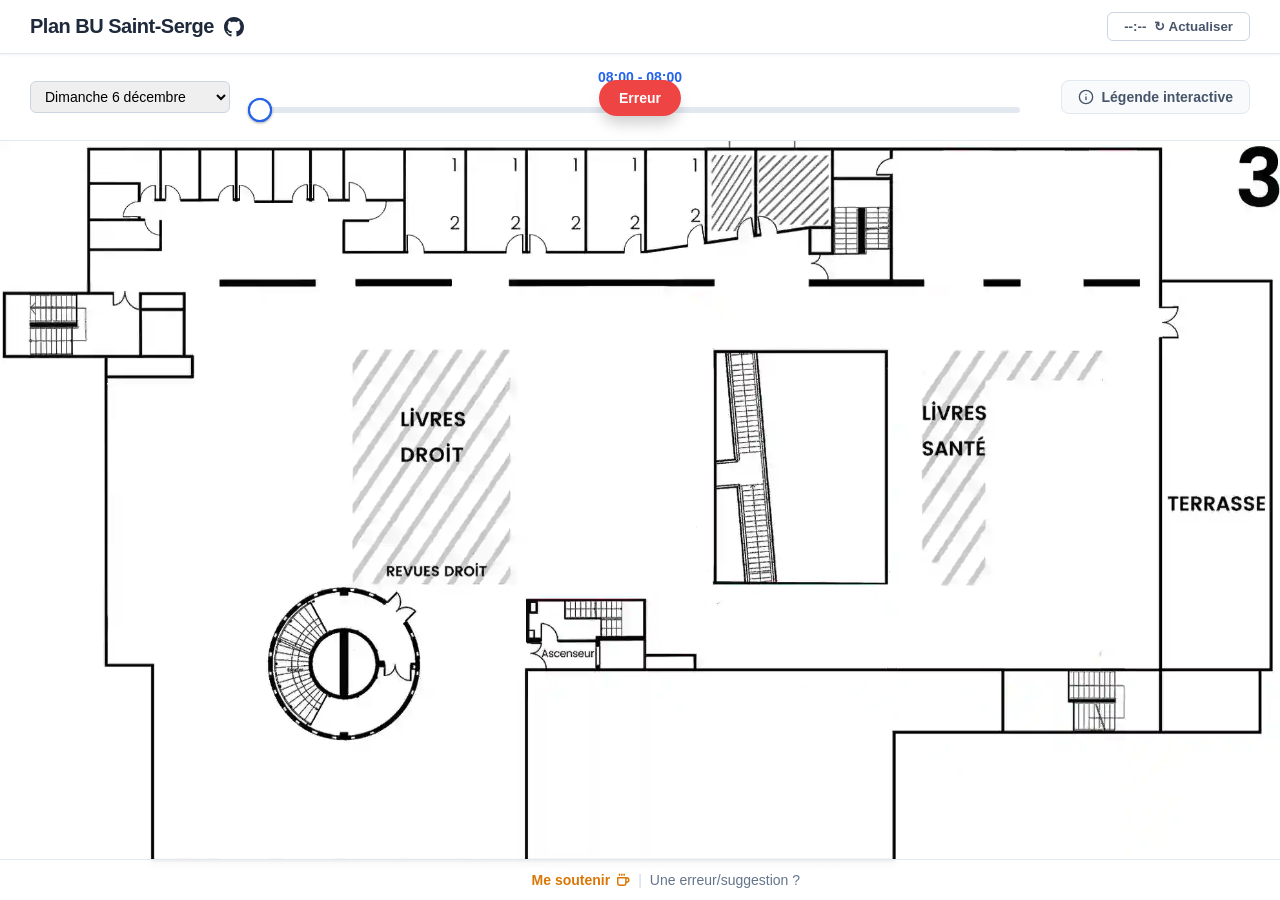
==== frontend/index.html @ 15045c8e "Add PWA installation prompt and tutorial for mobile users" ====
<!DOCTYPE html>
<html lang="fr">
<head>
    <meta charset="UTF-8">
    <meta name="viewport" content="width=device-width, initial-scale=1.0, maximum-scale=1.0, user-scalable=no, viewport-fit=cover">
    <meta name="apple-mobile-web-app-capable" content="yes">
    <link rel="icon" type="image/png" href="assets/icon.png">
    <link rel="apple-touch-icon" sizes="256x256" href="assets/icon.png">
    <title>Plan BU Saint-Serge</title>
    <link rel="stylesheet" href="style.css">
</head>
<body>
    <div class="header">
        <div class="title-container">
            <div class="title">Plan BU Saint-Serge</div>
            <a href="https://github.com/Seuguhfr/plan-bu" target="_blank" class="github-link">
                <svg class="github-icon" viewBox="0 0 16 16">
                    <path d="M8 0C3.58 0 0 3.58 0 8c0 3.54 2.29 6.53 5.47 7.59.4.07.55-.17.55-.38 0-.19-.01-.82-.01-1.49-2.01.37-2.53-.49-2.69-.94-.09-.23-.48-.94-.82-1.13-.28-.15-.68-.52-.01-.53.63-.01 1.08.58 1.23.82.72 1.21 1.87.87 2.33.66.07-.52.28-.87.51-1.07-1.78-.2-3.64-.89-3.64-3.95 0-.87.31-1.59.82-2.15-.08-.2-.36-1.02.08-2.12 0 0 .67-.21 2.2.82.64-.18 1.32-.27 2-.27.68 0 1.36.09 2 .27 1.53-1.04 2.2-.82 2.2-.82.44 1.1.16 1.92.08 2.12.51.56.82 1.27.82 2.15 0 3.07-1.87 3.75-3.65 3.95.29.25.54.73.54 1.48 0 1.07-.01 1.93-.01 2.2 0 .21.15.46.55.38A8.013 8.013 0 0016 8c0-4.42-3.58-8-8-8z"></path>
                </svg>
            </a>
        </div>
        <button class="reload-btn" id="btnReload"><span id="lastUpdate">--:--</span> <span>↻ Actualiser</span></button>
    </div>
    
    <div class="controls">
        <div><select id="datePicker" class="date-sel"></select></div>
        <div class="slider-container">
            <div class="time-label"><span id="lblStart">--</span> - <span id="lblEnd">--</span></div>
            <div class="slider-wrap" id="slider">
                <div class="track"></div><div class="fill" id="fill"></div>
                <div id="nowMarker" class="now-marker"><div class="now-label">Maintenant</div></div>
                <div class="thumb" id="thS"></div><div class="thumb" id="thE"></div>
            </div>
        </div>
        <div class="legend-btn-wrap">
            <button class="legend-btn" id="btnOpenLegend">
                <svg style="width:16px;height:16px;" viewBox="0 0 24 24" fill="none" stroke="currentColor" stroke-width="2" stroke-linecap="round" stroke-linejoin="round"><circle cx="12" cy="12" r="10"></circle><line x1="12" y1="16" x2="12" y2="12"></line><line x1="12" y1="8" x2="12.01" y2="8"></line></svg>
                Légende interactive
            </button>
        </div>
    </div>

    <div class="viewport" id="viewport">
        <canvas id="mapCanvas"></canvas>
        <div id="canvasTooltip"></div>
    </div>

    <div class="footer-bar">
        <a href="https://www.buymeacoffee.com/hdbdt" target="_blank" class="footer-link footer-link-left bmc-footer-link" title="Aider à financer le développement">
            Me soutenir
            <svg style="width: 14px; height: 14px; margin-left: 6px;" viewBox="0 0 24 24" fill="none" stroke="currentColor" stroke-width="2.5" stroke-linecap="round" stroke-linejoin="round"><path d="M17 8h1a4 4 0 1 1 0 8h-1"/><path d="M3 8h14v9a4 4 0 0 1-4 4H7a4 4 0 0 1-4-4Z"/><line x1="6" y1="2" x2="6" y2="4"/><line x1="10" y1="2" x2="10" y2="4"/><line x1="14" y1="2" x2="14" y2="4"/></svg>
        </a>
        <span class="footer-separator">|</span>
        <a href="https://tally.so/r/vGAPO8" target="_blank" class="footer-link footer-link-right">Une erreur/suggestion ?</a>
    </div>

    <div id="actionBar" class="action-bar">
        <div class="action-header">
            <h3 class="action-title" id="barTitle">Place --</h3>
            <button class="action-close" id="btnCloseAction">
                <svg style="width:16px;height:16px;" viewBox="0 0 24 24" fill="none" stroke="currentColor" stroke-width="3" stroke-linecap="round" stroke-linejoin="round"><line x1="18" y1="6" x2="6" y2="18"></line><line x1="6" y1="6" x2="18" y2="18"></line></svg>
            </button>
        </div>
        <div class="action-details">
            <div class="action-availability" id="barAvailability">Sélectionnez une place</div>
            <div class="action-amenities" id="barAmenities"></div>
        </div>
        <button class="action-btn" id="btnBook">Réserver</button>
    </div>
    
    <div id="toast" class="toast">⚠️ Données indisponibles</div>

    <div id="legendModal" class="modal-overlay">
        <div class="modal-content" id="legendModalContent">
            <div class="modal-header">
                <h3>Comprendre le plan</h3>
                <button class="modal-close" id="btnCloseLegend">
                    <svg style="width:18px;height:18px;" viewBox="0 0 24 24" fill="none" stroke="currentColor" stroke-width="2" stroke-linecap="round" stroke-linejoin="round"><line x1="18" y1="6" x2="6" y2="18"></line><line x1="6" y1="6" x2="18" y2="18"></line></svg>
                </button>
            </div>
            <div class="modal-body">
                <div class="legend-list">
                    <div class="leg-interactive" data-type="unknown"><div class="swatch sw-unknown"></div> Données inconnues</div>
                    <div class="leg-interactive" data-type="busy"><div class="swatch sw-busy"></div> Place occupée</div>
                    <div class="leg-interactive" data-type="free"><div class="swatch sw-free"></div> Place libre</div>
                    <div class="leg-interactive" data-type="plug"><div class="swatch sw-plug"></div> Prises individuelles</div>
                    <div class="leg-interactive" data-type="light"><div class="swatch sw-light"></div> Lampe de bureau</div>
                    <div class="leg-interactive" id="lnkOpenPwa" style="margin-top: 12px; border-top: 1px dashed #cbd5e1; padding-top: 12px; font-size: 13px; color: #64748b;">
                        <span class="swatch" style="background: transparent; display: flex; align-items: center; justify-content: center; font-size: 14px;">📲</span>
                        Installer sur mon écran d'accueil
                    </div>
                </div>
                <div class="legend-showcase">
                    <canvas id="demoCanvas" width="160" height="160"></canvas>
                </div>
            </div>
        </div>
    </div>

    <div id="donationModal" class="modal-overlay">
        <div class="modal-content" style="padding: 24px; text-align: center; max-width: 330px; border-radius: 16px; position: relative;">
        
        <button id="btnCloseDonation" style="position: absolute; top: 12px; right: 12px; background: transparent; border: none; font-size: 22px; cursor: pointer; padding: 4px; line-height: 1;" title="Quitter en mode rat">
            🐀
        </button>

        <div style="font-size: 36px; margin-top: 10px; margin-bottom: 8px;">💸</div>
        
        <h3 style="margin: 0 0 16px 0; color: #1e293b; font-size: 17px; font-weight: 700;">
            Aide-moi à garder le site en ligne !
        </h3>
        
        <p style="color: #475569; font-size: 14px; line-height: 1.5; margin-bottom: 24px; text-align: left;">
            Mine de rien le site coûte un peu d'argent, mais si tu l'aime bien te peux l'aider à rester en vie !
            <br><br>
            Merci bcp, et bon courage pour tes révisions !
        </p>
        
        <button id="btnDonateNow" class="action-btn btn-primary" style="background: #d97706; padding: 12px; font-size: 14px; width: 100%;">
            Donner un coup de pouce 
        </button>
    </div>
    </div>

    <div id="pwaModal" class="modal-overlay">
        <div class="modal-content" style="padding: 24px; text-align: center; max-width: 330px; border-radius: 16px; position: relative;">
            
            <button id="btnClosePwa" style="position: absolute; top: 12px; right: 12px; background: transparent; border: none; font-size: 20px; cursor: pointer; padding: 4px; line-height: 1; color: #64748b;">
                ✖
            </button>

            <div style="font-size: 36px; margin-top: 10px; margin-bottom: 8px;">📲</div>
            
            <h3 style="margin: 0 0 16px 0; color: #1e293b; font-size: 18px; font-weight: 700;">
                Installe l'app en 2 secondes !
            </h3>
            
            <p id="pwaTutorialText" style="color: #475569; font-size: 14px; line-height: 1.5; margin-bottom: 24px; text-align: left;"></p>
            
            <button id="btnNeverShowPwa" class="action-btn btn-secondary" style="font-size: 13px; padding: 8px; border: none; background: transparent; color: #94a3b8; text-decoration: underline; width: 100%;">
                Ne plus me montrer
            </button>
        </div>
    </div>

    <script src="script.js"></script>
</body>
</html>
---- frontend/style.css ----
:root {
    --primary: #2563eb;
    --bg: #f8fafc;
    --seat-unknown: #cbd5e1;
    --seat-busy: #64748b;
    --seat-free: rgba(16, 185, 129, 0.8);
    --seat-border: rgba(255, 255, 255, 0.4);
    --plug-color: #3b82f6;
    --light-glow: rgba(253, 224, 71, 0.4);
    --tooltip-bg: rgba(15, 23, 42, 0.9);
}

body {
    font-family: -apple-system, BlinkMacSystemFont, "Segoe UI", Roboto, Helvetica, Arial, sans-serif;
    background: var(--bg);
    margin: 0; padding: 0;
    height: 100vh; height: 100dvh;
    overflow: hidden;
    display: flex; flex-direction: column;
    overscroll-behavior: none;
    user-select: none;
    -webkit-user-select: none;
    -webkit-touch-callout: none;
}

.header { flex-shrink: 0; z-index: 50; background: #fff; padding: 12px 30px; border-bottom: 1px solid #e2e8f0; display: flex; justify-content: space-between; align-items: center; box-shadow: 0 1px 3px rgba(0,0,0,.05); padding-top: max(12px, env(safe-area-inset-top)); }
.title { font-weight: 700; color: #1e293b; font-size: 20px; letter-spacing: -.5px; }
.title-container { display: flex; align-items: center; gap: 10px; }
.github-link { color: #1e293b; display: flex; align-items: center; transition: color 0.2s; }
.github-link:hover { color: #2563eb; }
.github-icon { width: 20px; height: 20px; fill: currentColor; }
.reload-btn { background: #fff; border: 1px solid #cbd5e1; padding: 6px 16px; border-radius: 6px; font-weight: 600; cursor: pointer; display: flex; align-items: center; gap: 8px; color: #475569; transition: all .2s; }
.reload-btn:hover { background: #f1f5f9; border-color: #94a3b8; }
.reload-btn:active { transform: translateY(1px); }
.controls { flex-shrink: 0; background: #fff; padding: 15px 30px; border-bottom: 1px solid #e2e8f0; display: grid; grid-template-columns: 200px 1fr 200px; gap: 30px; align-items: center; z-index: 40; }
.date-sel { padding: 6px 10px; border-radius: 6px; border: 1px solid #cbd5e1; font-size: 14px; width: 100%; outline: 0; cursor: pointer; }
.slider-container { display: flex; flex-direction: column; gap: 5px; }
.time-label { text-align: center; font-weight: 600; color: var(--primary); font-size: 14px; margin-bottom: 5px; }
.slider-wrap { position: relative; height: 30px; cursor: pointer; touch-action: none; }
.track { position: absolute; top: 50%; width: 100%; height: 6px; background: #e2e8f0; border-radius: 3px; transform: translateY(-50%); }
.fill { position: absolute; top: 50%; height: 6px; background: var(--primary); transform: translateY(-50%); border-radius: 3px; }
.thumb { position: absolute; top: 50%; width: 20px; height: 20px; background: #fff; border: 2px solid var(--primary); border-radius: 50%; transform: translate(-50%, -50%); box-shadow: 0 1px 3px rgba(0,0,0,.2); z-index: 10; pointer-events: none; }
.now-marker { position: absolute; top: -5px; bottom: -5px; width: 2px; background: red; z-index: 5; pointer-events: none; display: none; transition: left 0.3s ease; }
.now-label { position: absolute; top: -12px; left: -50%; transform: translateX(-25%); font-size: 10px; color: red; font-weight: 700; }
.legend-btn-wrap { display: flex; justify-content: flex-end; }
.legend-btn { background: #f8fafc; border: 1px solid #e2e8f0; padding: 8px 16px; border-radius: 8px; font-weight: 600; color: #475569; cursor: pointer; display: flex; align-items: center; gap: 8px; font-size: 14px; transition: all 0.2s; }
.legend-btn:hover { background: #f1f5f9; border-color: #cbd5e1; color: #1e293b; }

.viewport { flex: 1; position: relative; background: #e2e8f0; overflow: hidden; touch-action: none; cursor: grab; }
.viewport:active { cursor: grabbing; }
canvas { display: block; width: 100%; height: 100%; touch-action: none; }

#canvasTooltip { position: fixed; background: var(--tooltip-bg); color: #fff; padding: 6px 10px; border-radius: 4px; font-size: 14px; font-weight: 600; white-space: nowrap; pointer-events: none; z-index: 1000; box-shadow: 0 2px 4px rgba(0, 0, 0, .3); transform: translate(-50%, -100%); margin-top: -10px; opacity: 0; transition: opacity 0.15s ease; }
#canvasTooltip.visible { opacity: 1; }

.action-bar { position: fixed; bottom: calc(16px + env(safe-area-inset-bottom)); left: 16px; right: 16px; margin: 0 auto; max-width: 360px; background: rgba(255, 255, 255, 0.95); backdrop-filter: blur(10px); padding: 20px; border-radius: 16px; box-shadow: 0 10px 25px -5px rgba(0,0,0,.15), 0 8px 10px -6px rgba(0,0,0,.1); transform: translateY(calc(100% + 32px)); opacity: 0; pointer-events: none; transition: transform .3s cubic-bezier(.16, 1, .3, 1), opacity .3s ease; z-index: 9999; display: flex; flex-direction: column; }
.action-bar.visible { transform: translateY(0); opacity: 1; pointer-events: auto; }
.action-header { display: flex; justify-content: space-between; align-items: center; margin-bottom: 6px; }
.action-title { font-size: 18px; font-weight: 700; color: #1e293b; margin: 0; }
.action-close { background: transparent; border: none; color: #94a3b8; cursor: pointer; padding: 4px; border-radius: 50%; transition: all 0.2s; display: flex; justify-content: center; align-items: center; width: 28px; height: 28px; }
.action-close:hover { background: #f1f5f9; color: #1e293b; }
.action-details { display: flex; align-items: center; gap: 10px; margin-bottom: 16px; }
.action-availability { font-size: 14px; font-weight: 600; }
.action-amenities { display: flex; gap: 8px; align-items: center; }
.action-btn { border: none; padding: 14px 24px; border-radius: 10px; font-weight: 600; font-size: 16px; cursor: pointer; width: 100%; transition: all 0.2s; text-align: center; }
.action-btn:active { transform: scale(.97); }
.btn-primary { background: var(--primary); color: #fff; box-shadow: 0 4px 6px -1px rgba(37,99,235,.3); }
.btn-secondary { background: #f1f5f9; color: #475569; border: 1px solid #cbd5e1; }
.btn-disabled { background: #e2e8f0; color: #94a3b8; cursor: not-allowed; pointer-events: none; }

.toast { position: fixed; top: 80px; left: 50%; transform: translateX(-50%) translateY(-20px); background: #ef4444; color: #fff; padding: 10px 20px; border-radius: 20px; font-weight: 600; font-size: 14px; opacity: 0; pointer-events: none; transition: all .3s ease; z-index: 2000; box-shadow: 0 10px 15px -3px rgba(0,0,0,.2); }
.toast.visible { opacity: 1; transform: translateX(-50%) translateY(0); }

.footer-bar { position: fixed; bottom: 0; left: 0; right: 0; background: rgba(255, 255, 255, 0.9); border-top: 1px solid #e2e8f0; display: flex; align-items: stretch; z-index: 500; backdrop-filter: blur(4px); font-size: 14px; }
.footer-link { flex: 1; display: flex; align-items: center; padding: 12px 0; padding-bottom: max(12px, env(safe-area-inset-bottom)); color: #64748b; text-decoration: none; transition: color 0.2s; font-weight: 500; }
.footer-link:hover { color: var(--primary); }
.footer-link-left { justify-content: flex-end; padding-right: 8px; }
.footer-link-right { justify-content: flex-start; padding-left: 8px; }
.footer-separator { display: flex; align-items: center; color: #cbd5e1; padding: 12px 0; padding-bottom: max(12px, env(safe-area-inset-bottom)); }
.bmc-footer-link { color: #d97706; font-weight: 600; }
.bmc-footer-link:hover { color: #b45309; }

.modal-overlay { position: fixed; inset: 0; background: rgba(15, 23, 42, 0.6); backdrop-filter: blur(4px); z-index: 10000; display: flex; align-items: center; justify-content: center; opacity: 0; pointer-events: none; transition: opacity 0.3s ease; padding: 20px; }
.modal-overlay.visible { opacity: 1; pointer-events: auto; }
.modal-content { background: #fff; border-radius: 16px; width: 100%; max-width: 500px; box-shadow: 0 20px 25px -5px rgba(0, 0, 0, 0.1), 0 10px 10px -5px rgba(0, 0, 0, 0.04); transform: scale(0.95); transition: transform 0.3s cubic-bezier(0.16, 1, 0.3, 1); overflow: hidden; }
.modal-overlay.visible .modal-content { transform: scale(1); }
.modal-header { padding: 20px 24px; border-bottom: 1px solid #e2e8f0; display: flex; justify-content: space-between; align-items: center; }
.modal-header h3 { margin: 0; font-size: 18px; color: #1e293b; }
.modal-close { background: transparent; border: none; font-size: 24px; color: #64748b; cursor: pointer; padding: 4px; border-radius: 6px; line-height: 1; transition: all 0.2s; }
.modal-close:hover { background: #f1f5f9; color: #ef4444; }
.modal-body { display: flex; padding: 24px; gap: 30px; }
.legend-list { flex: 1; display: flex; flex-direction: column; gap: 8px; }
.leg-interactive { display: flex; align-items: center; gap: 12px; padding: 10px 12px; border-radius: 8px; cursor: pointer; transition: background 0.2s; color: #475569; font-weight: 500; font-size: 14px; }
.leg-interactive:hover, .leg-interactive:active { background: #f1f5f9; color: #1e293b; }
.swatch { width: 16px; height: 16px; border-radius: 4px; flex-shrink: 0; }
.sw-plug { border: 2px solid var(--plug-color); }
.sw-light { background: #fef08a; border: 1px solid #eab308; }
.sw-unknown { background: var(--seat-unknown); }
.sw-busy { background: var(--seat-busy); }
.sw-free { background: var(--seat-free); }

.legend-showcase { width: 140px; background: #e2e8f0; border-radius: 12px; display: flex; align-items: center; justify-content: center; padding: 20px; box-shadow: inset 0 2px 4px rgba(0, 0, 0, 0.05); }
#demoCanvas { width: 80px; height: 80px; display: block; }

@media (max-width: 768px) {
    .header { padding: 10px 15px; padding-top: max(10px, env(safe-area-inset-top)); }
    .title { font-size: 16px; }
    .reload-btn span:first-child { display: none; }
    .controls { grid-template-columns: 1fr auto; grid-template-areas: "date legend" "slider slider"; gap: 12px; padding: 15px; height: auto; }
    .controls > div:first-child { grid-area: date; }
    .date-sel { height: 36px; box-sizing: border-box; padding: 0 10px; }
    .legend-btn { height: 36px; box-sizing: border-box; width: auto; justify-content: center; padding: 0 12px; font-size: 13px; background: transparent; border: 1px solid #cbd5e1; margin: 0; }
    .slider-container { grid-area: slider; flex-direction: row; align-items: center; gap: 15px; }
    .slider-wrap { flex: 1; }
    .time-label { margin-bottom: 0; order: 2; min-width: 85px; text-align: right; }
    .legend-btn-wrap { grid-area: legend; justify-content: flex-end; }
    .modal-body { flex-direction: column-reverse; align-items: center; gap: 20px; max-height: 70vh; overflow-y: auto; }
    .legend-list { width: 100%; }
    .legend-showcase { width: 100%; height: 144px; flex-shrink: 0; box-sizing: border-box; }
}
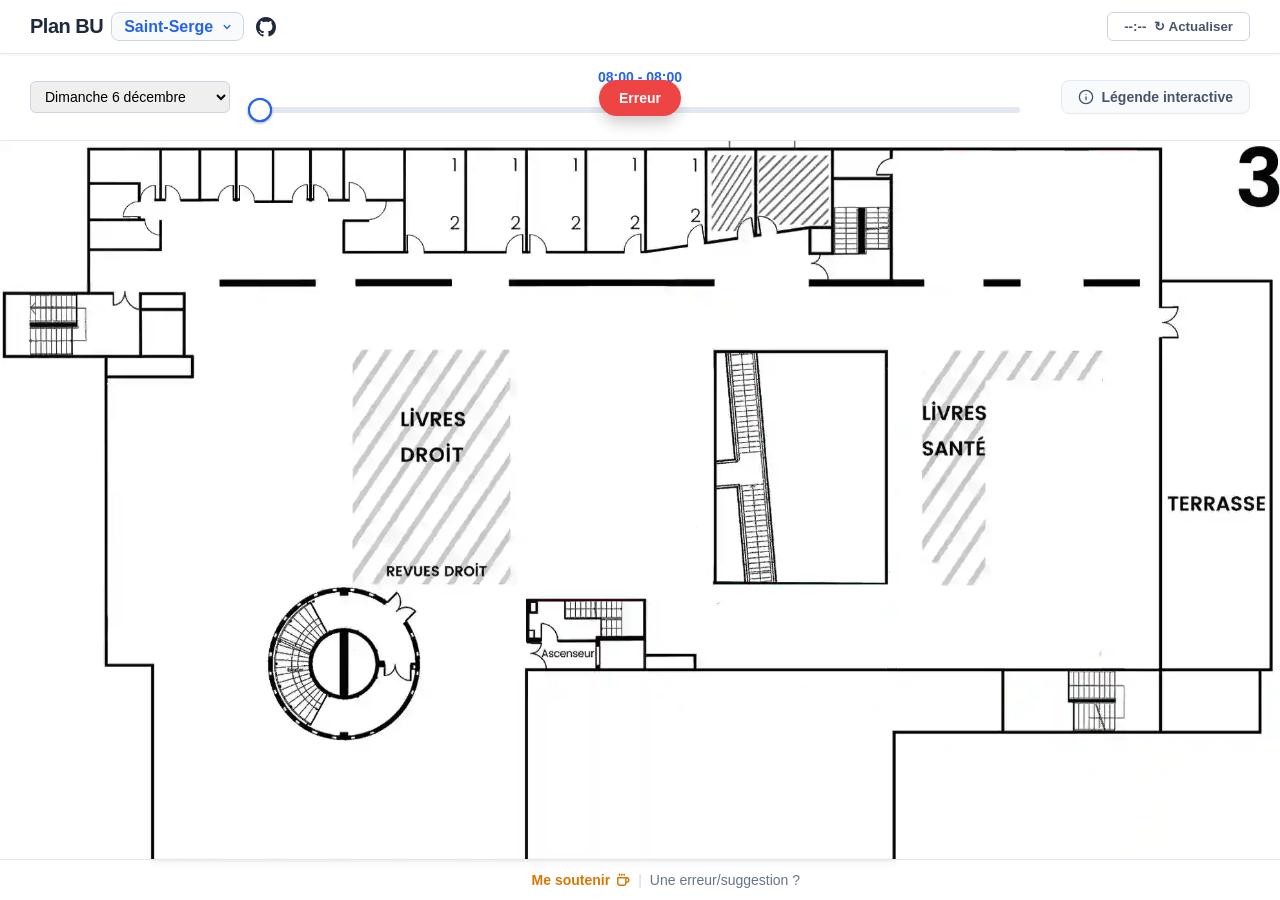
==== commit 798ebe99: "feat: add multi-library support for BUA Provisoire Belle-Beille" ====
--- a/frontend/index.html
+++ b/frontend/index.html
@@ -3,7 +3,10 @@
 <head>
     <meta charset="UTF-8">
     <meta name="viewport" content="width=device-width, initial-scale=1.0, maximum-scale=1.0, user-scalable=no, viewport-fit=cover">
+    <meta name="theme-color" content="#2563eb">
     <meta name="apple-mobile-web-app-capable" content="yes">
+    <meta name="mobile-web-app-capable" content="yes">
+    <link rel="manifest" href="manifest.json">
     <link rel="icon" type="image/png" href="assets/icon.png">
     <link rel="apple-touch-icon" sizes="256x256" href="assets/icon.png">
     <title>Plan BU Saint-Serge</title>
@@ -12,8 +15,19 @@
 <body>
     <div class="header">
         <div class="title-container">
-            <div class="title">Plan BU Saint-Serge</div>
-            <a href="https://github.com/Seuguhfr/plan-bu" target="_blank" class="github-link">
+            <div class="site-dropdown-wrapper">
+                <span class="title-prefix">Plan BU</span>
+                <div class="custom-select-wrapper">
+                    <select id="siteSelector" class="site-select" aria-label="Sélectionner la bibliothèque">
+                        <option value="bua-st-serge">Saint-Serge</option>
+                        <option value="bua-provisoire-belle-beille">Belle-Beille</option>
+                    </select>
+                    <svg class="select-chevron" viewBox="0 0 20 20" fill="currentColor">
+                        <path fill-rule="evenodd" d="M5.293 7.293a1 1 0 011.414 0L10 10.586l3.293-3.293a1 1 0 111.414 1.414l-4 4a1 1 0 01-1.414 0l-4-4a1 1 0 010-1.414z" clip-rule="evenodd"/>
+                    </svg>
+                </div>
+            </div>
+            <a href="https://github.com/Seuguhfr/plan-bu" target="_blank" rel="noopener noreferrer" class="github-link" title="Code source GitHub">
                 <svg class="github-icon" viewBox="0 0 16 16">
                     <path d="M8 0C3.58 0 0 3.58 0 8c0 3.54 2.29 6.53 5.47 7.59.4.07.55-.17.55-.38 0-.19-.01-.82-.01-1.49-2.01.37-2.53-.49-2.69-.94-.09-.23-.48-.94-.82-1.13-.28-.15-.68-.52-.01-.53.63-.01 1.08.58 1.23.82.72 1.21 1.87.87 2.33.66.07-.52.28-.87.51-1.07-1.78-.2-3.64-.89-3.64-3.95 0-.87.31-1.59.82-2.15-.08-.2-.36-1.02.08-2.12 0 0 .67-.21 2.2.82.64-.18 1.32-.27 2-.27.68 0 1.36.09 2 .27 1.53-1.04 2.2-.82 2.2-.82.44 1.1.16 1.92.08 2.12.51.56.82 1.27.82 2.15 0 3.07-1.87 3.75-3.65 3.95.29.25.54.73.54 1.48 0 1.07-.01 1.93-.01 2.2 0 .21.15.46.55.38A8.013 8.013 0 0016 8c0-4.42-3.58-8-8-8z"></path>
                 </svg>
@@ -46,12 +60,12 @@
     </div>
 
     <div class="footer-bar">
-        <a href="https://www.buymeacoffee.com/hdbdt" target="_blank" class="footer-link footer-link-left bmc-footer-link" title="Aider à financer le développement">
+        <a href="https://www.buymeacoffee.com/hdbdt" target="_blank" rel="noopener noreferrer" class="footer-link footer-link-left bmc-footer-link" title="Aider à financer le développement">
             Me soutenir
             <svg style="width: 14px; height: 14px; margin-left: 6px;" viewBox="0 0 24 24" fill="none" stroke="currentColor" stroke-width="2.5" stroke-linecap="round" stroke-linejoin="round"><path d="M17 8h1a4 4 0 1 1 0 8h-1"/><path d="M3 8h14v9a4 4 0 0 1-4 4H7a4 4 0 0 1-4-4Z"/><line x1="6" y1="2" x2="6" y2="4"/><line x1="10" y1="2" x2="10" y2="4"/><line x1="14" y1="2" x2="14" y2="4"/></svg>
         </a>
         <span class="footer-separator">|</span>
-        <a href="https://tally.so/r/vGAPO8" target="_blank" class="footer-link footer-link-right">Une erreur/suggestion ?</a>
+        <a href="https://tally.so/r/vGAPO8" target="_blank" rel="noopener noreferrer" class="footer-link footer-link-right">Une erreur/suggestion ?</a>
     </div>
 
     <div id="actionBar" class="action-bar">
@@ -85,8 +99,8 @@
                     <div class="leg-interactive" data-type="free"><div class="swatch sw-free"></div> Place libre</div>
                     <div class="leg-interactive" data-type="plug"><div class="swatch sw-plug"></div> Prises individuelles</div>
                     <div class="leg-interactive" data-type="light"><div class="swatch sw-light"></div> Lampe de bureau</div>
-                    <div class="leg-interactive" id="lnkOpenPwa" style="margin-top: 12px; border-top: 1px dashed #cbd5e1; padding-top: 12px; font-size: 13px; color: #64748b;">
-                        <span class="swatch" style="background: transparent; display: flex; align-items: center; justify-content: center; font-size: 14px;">📲</span>
+                    <div class="leg-interactive legend-pwa-link" id="lnkOpenPwa">
+                        <span class="swatch legend-pwa-icon">📲</span>
                         Installer sur mon écran d'accueil
                     </div>
                 </div>
@@ -98,47 +112,67 @@
     </div>
 
     <div id="donationModal" class="modal-overlay">
-        <div class="modal-content" style="padding: 24px; text-align: center; max-width: 330px; border-radius: 16px; position: relative;">
+        <div class="modal-content modal-content-narrow modal-content-centered">
         
-        <button id="btnCloseDonation" style="position: absolute; top: 12px; right: 12px; background: transparent; border: none; font-size: 22px; cursor: pointer; padding: 4px; line-height: 1;" title="Quitter en mode rat">
+        <button id="btnCloseDonation" class="modal-close-float" title="Quitter en mode rat">
             🐀
         </button>
 
-        <div style="font-size: 36px; margin-top: 10px; margin-bottom: 8px;">💸</div>
+        <div class="modal-emoji">💸</div>
         
-        <h3 style="margin: 0 0 16px 0; color: #1e293b; font-size: 17px; font-weight: 700;">
+        <h3 class="modal-title donation-title">
             Aide-moi à garder le site en ligne !
         </h3>
         
-        <p style="color: #475569; font-size: 14px; line-height: 1.5; margin-bottom: 24px; text-align: left;">
+        <p class="modal-copy modal-copy-left donation-copy">
             Mine de rien le site coûte un peu d'argent, mais si tu l'aime bien te peux l'aider à rester en vie !
             <br><br>
             Merci bcp, et bon courage pour tes révisions !
         </p>
         
-        <button id="btnDonateNow" class="action-btn btn-primary" style="background: #d97706; padding: 12px; font-size: 14px; width: 100%;">
+        <button id="btnDonateNow" class="action-btn btn-primary donation-action-btn">
             Donner un coup de pouce 
         </button>
     </div>
     </div>
 
     <div id="pwaModal" class="modal-overlay">
-        <div class="modal-content" style="padding: 24px; text-align: center; max-width: 330px; border-radius: 16px; position: relative;">
+        <div class="modal-content modal-content-narrow modal-content-centered">
             
-            <button id="btnClosePwa" style="position: absolute; top: 12px; right: 12px; background: transparent; border: none; font-size: 20px; cursor: pointer; padding: 4px; line-height: 1; color: #64748b;">
+            <button id="btnClosePwa" class="modal-close-float modal-close-float-pwa">
                 ✖
             </button>
 
-            <div style="font-size: 36px; margin-top: 10px; margin-bottom: 8px;">📲</div>
+            <div class="modal-emoji">📲</div>
             
-            <h3 style="margin: 0 0 16px 0; color: #1e293b; font-size: 18px; font-weight: 700;">
+            <h3 class="modal-title pwa-title">
                 Installe l'app en 2 secondes !
             </h3>
             
-            <p id="pwaTutorialText" style="color: #475569; font-size: 14px; line-height: 1.5; margin-bottom: 24px; text-align: left;"></p>
+            <p id="pwaTutorialText" class="modal-copy modal-copy-left pwa-copy"></p>
             
-            <button id="btnNeverShowPwa" class="action-btn btn-secondary" style="font-size: 13px; padding: 8px; border: none; background: transparent; color: #94a3b8; text-decoration: underline; width: 100%;">
+            <button id="btnNeverShowPwa" class="action-btn btn-secondary pwa-never-show-btn">
                 Ne plus me montrer
+            </button>
+        </div>
+    </div>
+
+    <div id="bookingReminderModal" class="modal-overlay">
+        <div class="modal-content modal-content-narrow modal-content-centered">
+            <div class="modal-emoji">🪑</div>
+            
+            <h3 class="modal-title">
+                Pense à réserver ta place !
+            </h3>
+            
+            <p class="modal-copy modal-copy-left">
+                Quand tu repères une place libre sur le plan, pense bien à cliquer sur <b>Réserver</b> !
+                <br><br>
+                Ça t'évite qu'un autre étudiant la réserve entre-temps et vienne te déloger
+            </p>
+            
+            <button id="btnAckBookingReminder" class="action-btn btn-primary">
+                C'est noté !
             </button>
         </div>
     </div>
--- a/frontend/style.css
+++ b/frontend/style.css
@@ -25,7 +25,13 @@
 
 .header { flex-shrink: 0; z-index: 50; background: #fff; padding: 12px 30px; border-bottom: 1px solid #e2e8f0; display: flex; justify-content: space-between; align-items: center; box-shadow: 0 1px 3px rgba(0,0,0,.05); padding-top: max(12px, env(safe-area-inset-top)); }
 .title { font-weight: 700; color: #1e293b; font-size: 20px; letter-spacing: -.5px; }
-.title-container { display: flex; align-items: center; gap: 10px; }
+.site-dropdown-wrapper { display: flex; align-items: center; gap: 8px; font-weight: 700; font-size: 20px; letter-spacing: -.5px; color: #1e293b; }
+.title-prefix { color: #1e293b; font-weight: 700; }
+.custom-select-wrapper { position: relative; display: inline-flex; align-items: center; }
+.site-select { appearance: none; -webkit-appearance: none; background: #f8fafc; border: 1.5px solid #cbd5e1; color: var(--primary); font-weight: 700; font-size: 16px; padding: 5px 30px 5px 12px; border-radius: 8px; cursor: pointer; outline: 0; transition: all 0.2s ease; }
+.site-select:hover { background: #f1f5f9; border-color: var(--primary); }
+.select-chevron { position: absolute; right: 10px; width: 14px; height: 14px; pointer-events: none; color: var(--primary); }
+.title-container { display: flex; align-items: center; gap: 12px; }
 .github-link { color: #1e293b; display: flex; align-items: center; transition: color 0.2s; }
 .github-link:hover { color: #2563eb; }
 .github-icon { width: 20px; height: 20px; fill: currentColor; }
@@ -84,6 +90,18 @@
 .modal-overlay.visible { opacity: 1; pointer-events: auto; }
 .modal-content { background: #fff; border-radius: 16px; width: 100%; max-width: 500px; box-shadow: 0 20px 25px -5px rgba(0, 0, 0, 0.1), 0 10px 10px -5px rgba(0, 0, 0, 0.04); transform: scale(0.95); transition: transform 0.3s cubic-bezier(0.16, 1, 0.3, 1); overflow: hidden; }
 .modal-overlay.visible .modal-content { transform: scale(1); }
+.modal-content-narrow { max-width: 330px; padding: 24px; }
+.modal-content-centered { text-align: center; position: relative; border-radius: 16px; }
+.modal-close-float { position: absolute; top: 12px; right: 12px; background: transparent; border: none; cursor: pointer; padding: 4px; line-height: 1; font-size: 22px; color: #64748b; }
+.modal-close-float-pwa { font-size: 20px; }
+.modal-emoji { font-size: 36px; margin-top: 10px; margin-bottom: 8px; }
+.modal-title { margin: 0 0 16px 0; color: #1e293b; font-weight: 700; }
+.donation-title { font-size: 17px; }
+.pwa-title { font-size: 18px; }
+.modal-copy { color: #475569; font-size: 14px; line-height: 1.5; margin-bottom: 24px; }
+.modal-copy-left { text-align: left; }
+.donation-action-btn { background: #d97706; padding: 12px; font-size: 14px; width: 100%; }
+.pwa-never-show-btn { font-size: 13px; padding: 8px; border: none; background: transparent; color: #94a3b8; text-decoration: underline; width: 100%; }
 .modal-header { padding: 20px 24px; border-bottom: 1px solid #e2e8f0; display: flex; justify-content: space-between; align-items: center; }
 .modal-header h3 { margin: 0; font-size: 18px; color: #1e293b; }
 .modal-close { background: transparent; border: none; font-size: 24px; color: #64748b; cursor: pointer; padding: 4px; border-radius: 6px; line-height: 1; transition: all 0.2s; }
@@ -92,6 +110,8 @@
 .legend-list { flex: 1; display: flex; flex-direction: column; gap: 8px; }
 .leg-interactive { display: flex; align-items: center; gap: 12px; padding: 10px 12px; border-radius: 8px; cursor: pointer; transition: background 0.2s; color: #475569; font-weight: 500; font-size: 14px; }
 .leg-interactive:hover, .leg-interactive:active { background: #f1f5f9; color: #1e293b; }
+.legend-pwa-link { margin-top: 12px; border-top: 1px dashed #cbd5e1; padding-top: 12px; font-size: 13px; color: #64748b; }
+.legend-pwa-icon { background: transparent; display: flex; align-items: center; justify-content: center; font-size: 14px; }
 .swatch { width: 16px; height: 16px; border-radius: 4px; flex-shrink: 0; }
 .sw-plug { border: 2px solid var(--plug-color); }
 .sw-light { background: #fef08a; border: 1px solid #eab308; }
@@ -105,6 +125,8 @@
 @media (max-width: 768px) {
     .header { padding: 10px 15px; padding-top: max(10px, env(safe-area-inset-top)); }
     .title { font-size: 16px; }
+    .site-dropdown-wrapper { font-size: 16px; gap: 6px; }
+    .site-select { font-size: 14px; padding: 4px 24px 4px 8px; }
     .reload-btn span:first-child { display: none; }
     .controls { grid-template-columns: 1fr auto; grid-template-areas: "date legend" "slider slider"; gap: 12px; padding: 15px; height: auto; }
     .controls > div:first-child { grid-area: date; }
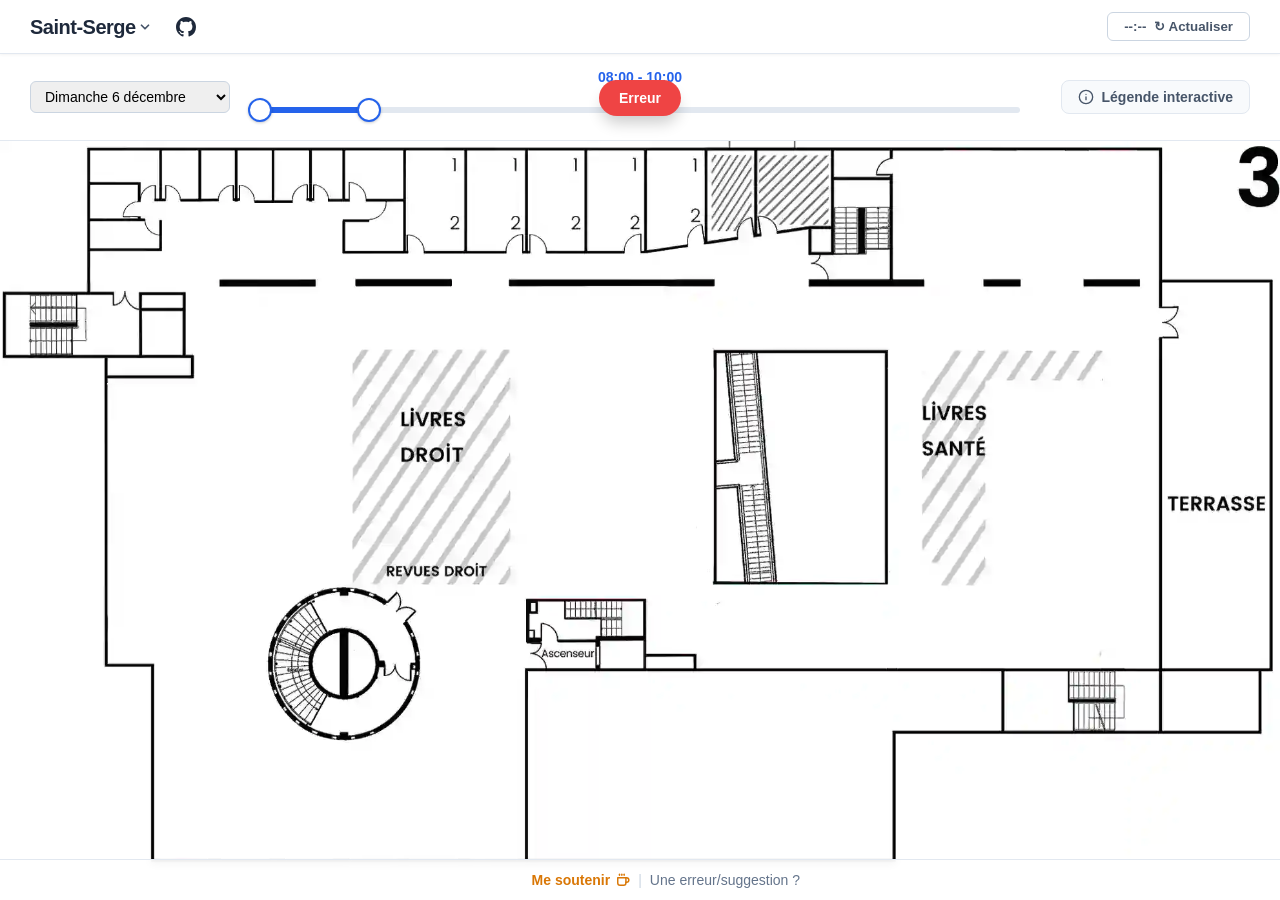
==== commit 3052cad6: "style: tighten chevron spacing to title text and increase github gap" ====
--- a/frontend/index.html
+++ b/frontend/index.html
@@ -16,16 +16,13 @@
     <div class="header">
         <div class="title-container">
             <div class="site-dropdown-wrapper">
-                <span class="title-prefix">Plan BU</span>
-                <div class="custom-select-wrapper">
-                    <select id="siteSelector" class="site-select" aria-label="Sélectionner la bibliothèque">
-                        <option value="bua-st-serge">Saint-Serge</option>
-                        <option value="bua-provisoire-belle-beille">Belle-Beille</option>
-                    </select>
-                    <svg class="select-chevron" viewBox="0 0 20 20" fill="currentColor">
-                        <path fill-rule="evenodd" d="M5.293 7.293a1 1 0 011.414 0L10 10.586l3.293-3.293a1 1 0 111.414 1.414l-4 4a1 1 0 01-1.414 0l-4-4a1 1 0 010-1.414z" clip-rule="evenodd"/>
-                    </svg>
-                </div>
+                <select id="siteSelector" class="site-select" aria-label="Sélectionner la bibliothèque">
+                    <option value="bua-st-serge" selected>Saint-Serge</option>
+                    <option value="bua-provisoire-belle-beille">Belle-Beille</option>
+                </select>
+                <svg class="select-chevron" viewBox="0 0 24 24" fill="none" stroke="currentColor" stroke-width="3" stroke-linecap="round" stroke-linejoin="round">
+                    <polyline points="6 9 12 15 18 9"></polyline>
+                </svg>
             </div>
             <a href="https://github.com/Seuguhfr/plan-bu" target="_blank" rel="noopener noreferrer" class="github-link" title="Code source GitHub">
                 <svg class="github-icon" viewBox="0 0 16 16">
--- a/frontend/style.css
+++ b/frontend/style.css
@@ -25,13 +25,32 @@
 
 .header { flex-shrink: 0; z-index: 50; background: #fff; padding: 12px 30px; border-bottom: 1px solid #e2e8f0; display: flex; justify-content: space-between; align-items: center; box-shadow: 0 1px 3px rgba(0,0,0,.05); padding-top: max(12px, env(safe-area-inset-top)); }
 .title { font-weight: 700; color: #1e293b; font-size: 20px; letter-spacing: -.5px; }
-.site-dropdown-wrapper { display: flex; align-items: center; gap: 8px; font-weight: 700; font-size: 20px; letter-spacing: -.5px; color: #1e293b; }
-.title-prefix { color: #1e293b; font-weight: 700; }
-.custom-select-wrapper { position: relative; display: inline-flex; align-items: center; }
-.site-select { appearance: none; -webkit-appearance: none; background: #f8fafc; border: 1.5px solid #cbd5e1; color: var(--primary); font-weight: 700; font-size: 16px; padding: 5px 30px 5px 12px; border-radius: 8px; cursor: pointer; outline: 0; transition: all 0.2s ease; }
-.site-select:hover { background: #f1f5f9; border-color: var(--primary); }
-.select-chevron { position: absolute; right: 10px; width: 14px; height: 14px; pointer-events: none; color: var(--primary); }
-.title-container { display: flex; align-items: center; gap: 12px; }
+.site-dropdown-wrapper { position: relative; display: inline-flex; align-items: center; }
+.site-select {
+    appearance: none;
+    -webkit-appearance: none;
+    -moz-appearance: none;
+    background: transparent;
+    border: none;
+    outline: none;
+    box-shadow: none;
+    color: #1e293b;
+    font-family: inherit;
+    font-weight: 700;
+    font-size: 20px;
+    letter-spacing: -.5px;
+    padding: 0 16px 0 0;
+    margin: 0;
+    cursor: pointer;
+    line-height: 1.2;
+    transition: color 0.15s ease;
+}
+.site-select:hover { color: var(--primary); }
+.site-select:focus { outline: none; }
+.site-select option { font-weight: 600; font-size: 15px; color: #1e293b; background: #fff; }
+.select-chevron { position: absolute; right: 0; top: 50%; transform: translateY(-50%); width: 14px; height: 14px; pointer-events: none; color: #475569; transition: color 0.15s ease; }
+.site-dropdown-wrapper:hover .select-chevron { color: var(--primary); }
+.title-container { display: flex; align-items: center; gap: 24px; }
 .github-link { color: #1e293b; display: flex; align-items: center; transition: color 0.2s; }
 .github-link:hover { color: #2563eb; }
 .github-icon { width: 20px; height: 20px; fill: currentColor; }
@@ -125,8 +144,9 @@
 @media (max-width: 768px) {
     .header { padding: 10px 15px; padding-top: max(10px, env(safe-area-inset-top)); }
     .title { font-size: 16px; }
-    .site-dropdown-wrapper { font-size: 16px; gap: 6px; }
-    .site-select { font-size: 14px; padding: 4px 24px 4px 8px; }
+    .title-container { gap: 18px; }
+    .site-select { font-size: 16px; padding: 0 14px 0 0; }
+    .select-chevron { width: 13px; height: 13px; right: 0; }
     .reload-btn span:first-child { display: none; }
     .controls { grid-template-columns: 1fr auto; grid-template-areas: "date legend" "slider slider"; gap: 12px; padding: 15px; height: auto; }
     .controls > div:first-child { grid-area: date; }
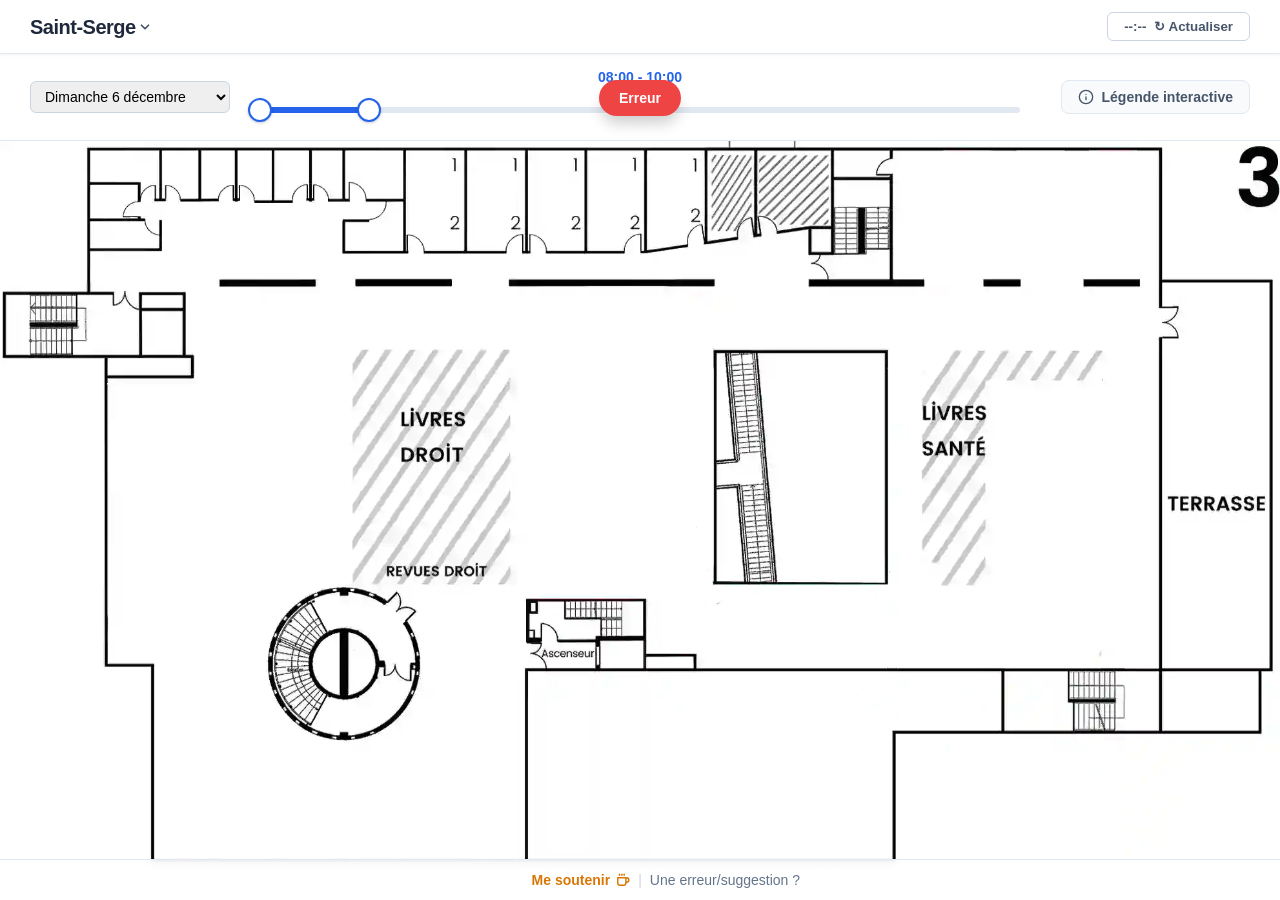
==== commit 79b540b9: "refactor: remove github logo from header" ====
--- a/frontend/index.html
+++ b/frontend/index.html
@@ -24,11 +24,6 @@
                     <polyline points="6 9 12 15 18 9"></polyline>
                 </svg>
             </div>
-            <a href="https://github.com/Seuguhfr/plan-bu" target="_blank" rel="noopener noreferrer" class="github-link" title="Code source GitHub">
-                <svg class="github-icon" viewBox="0 0 16 16">
-                    <path d="M8 0C3.58 0 0 3.58 0 8c0 3.54 2.29 6.53 5.47 7.59.4.07.55-.17.55-.38 0-.19-.01-.82-.01-1.49-2.01.37-2.53-.49-2.69-.94-.09-.23-.48-.94-.82-1.13-.28-.15-.68-.52-.01-.53.63-.01 1.08.58 1.23.82.72 1.21 1.87.87 2.33.66.07-.52.28-.87.51-1.07-1.78-.2-3.64-.89-3.64-3.95 0-.87.31-1.59.82-2.15-.08-.2-.36-1.02.08-2.12 0 0 .67-.21 2.2.82.64-.18 1.32-.27 2-.27.68 0 1.36.09 2 .27 1.53-1.04 2.2-.82 2.2-.82.44 1.1.16 1.92.08 2.12.51.56.82 1.27.82 2.15 0 3.07-1.87 3.75-3.65 3.95.29.25.54.73.54 1.48 0 1.07-.01 1.93-.01 2.2 0 .21.15.46.55.38A8.013 8.013 0 0016 8c0-4.42-3.58-8-8-8z"></path>
-                </svg>
-            </a>
         </div>
         <button class="reload-btn" id="btnReload"><span id="lastUpdate">--:--</span> <span>↻ Actualiser</span></button>
     </div>
--- a/frontend/style.css
+++ b/frontend/style.css
@@ -50,10 +50,7 @@
 .site-select option { font-weight: 600; font-size: 15px; color: #1e293b; background: #fff; }
 .select-chevron { position: absolute; right: 0; top: 50%; transform: translateY(-50%); width: 14px; height: 14px; pointer-events: none; color: #475569; transition: color 0.15s ease; }
 .site-dropdown-wrapper:hover .select-chevron { color: var(--primary); }
-.title-container { display: flex; align-items: center; gap: 24px; }
-.github-link { color: #1e293b; display: flex; align-items: center; transition: color 0.2s; }
-.github-link:hover { color: #2563eb; }
-.github-icon { width: 20px; height: 20px; fill: currentColor; }
+.title-container { display: flex; align-items: center; }
 .reload-btn { background: #fff; border: 1px solid #cbd5e1; padding: 6px 16px; border-radius: 6px; font-weight: 600; cursor: pointer; display: flex; align-items: center; gap: 8px; color: #475569; transition: all .2s; }
 .reload-btn:hover { background: #f1f5f9; border-color: #94a3b8; }
 .reload-btn:active { transform: translateY(1px); }
@@ -144,7 +141,6 @@
 @media (max-width: 768px) {
     .header { padding: 10px 15px; padding-top: max(10px, env(safe-area-inset-top)); }
     .title { font-size: 16px; }
-    .title-container { gap: 18px; }
     .site-select { font-size: 16px; padding: 0 14px 0 0; }
     .select-chevron { width: 13px; height: 13px; right: 0; }
     .reload-btn span:first-child { display: none; }
